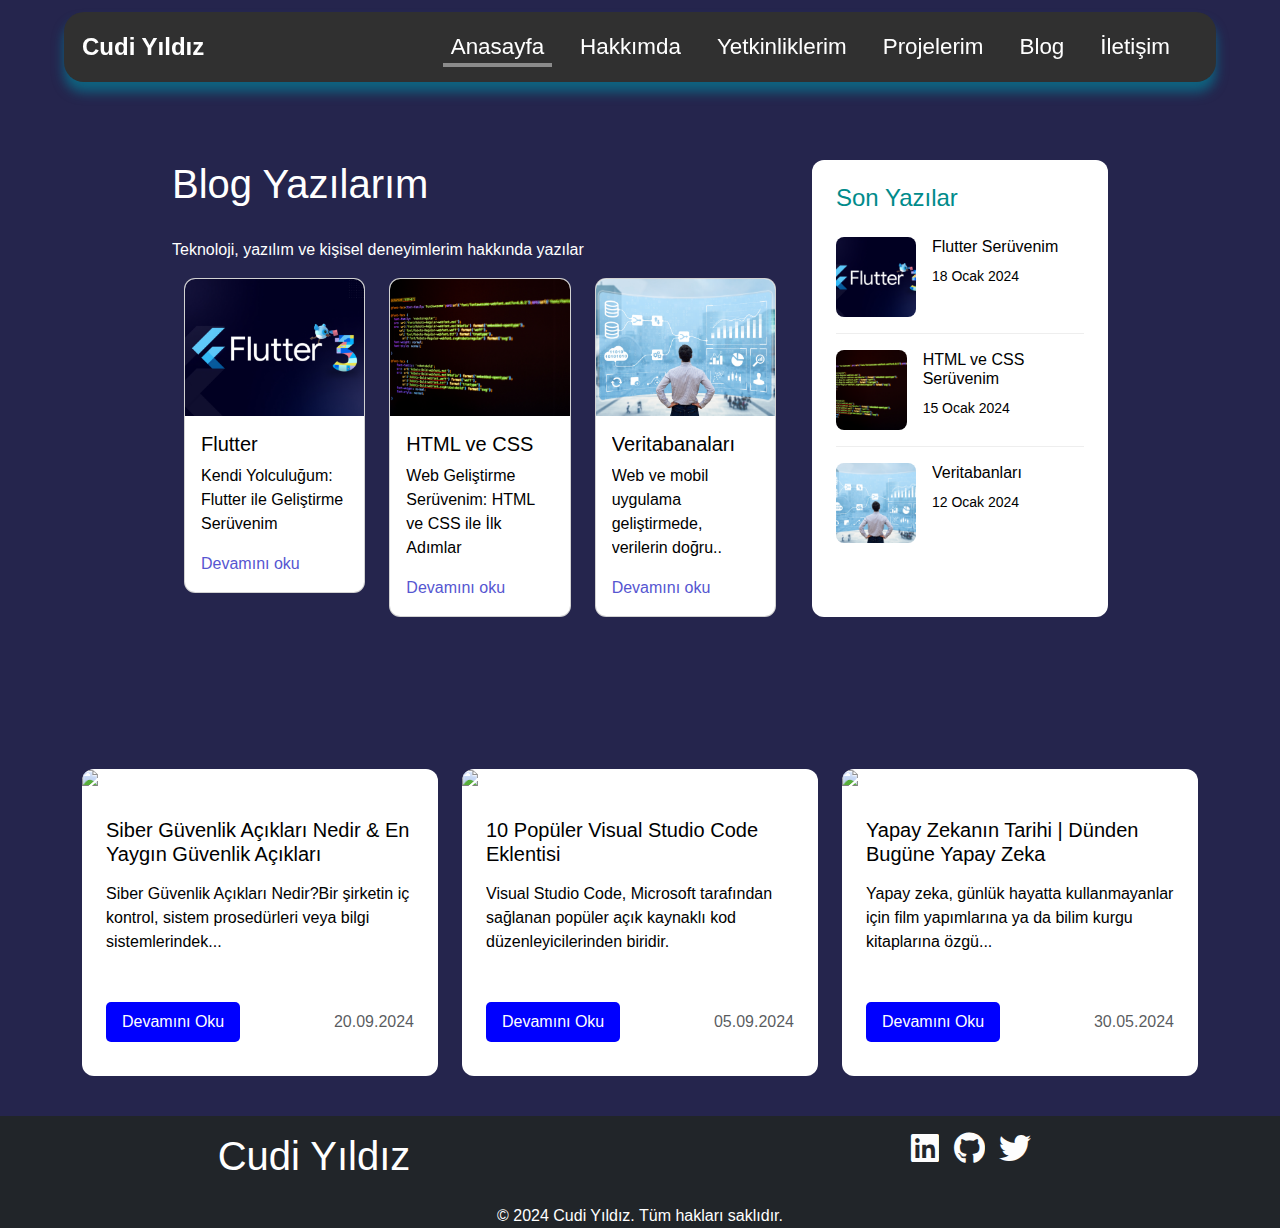
==== blog.html @ c93840c6 "Proje Yüklendi" ====
<!DOCTYPE html>
<html lang="en">
<head>
    <meta charset="UTF-8">
    <meta name="viewport" content="width=device-width, initial-scale=1.0">
    <title>Cudi Yıldız</title>
    <link href="https://cdn.jsdelivr.net/npm/bootstrap@5.1.3/dist/css/bootstrap.min.css" rel="stylesheet">
    <link rel="stylesheet" href="https://cdnjs.cloudflare.com/ajax/libs/font-awesome/6.0.0-beta3/css/all.min.css">
    <link rel="stylesheet" href="style.css">
    <link rel="icon" href="image/logo.png" type="image/x-icon">
</head>
<body>
    <nav class="navbar navbar-expand-lg fixed-top custom-navbar">
        <div class="container">
            <a class="navbar-brand" href="#">Cudi Yıldız</a>
            <button class="navbar-toggler" type="button" data-bs-toggle="collapse" data-bs-target="#navbarNav">
                <i class="fa-solid fa-bars" style="color: aliceblue;"></i>
            </button>
            <div class="collapse navbar-collapse justify-content-evenly" id="navbarNav">
                <ul class="navbar-nav ms-auto">
                    <li class="nav-item"><a class="nav-link active" href="index.html#hero">Anasayfa</a></li>
                    <li class="nav-item"><a class="nav-link" href="index.html#about">Hakkımda</a></li>
                    <li class="nav-item"><a class="nav-link" href="index.html#yetkinliklerim">Yetkinliklerim</a></li>
                    <li class="nav-item"><a class="nav-link" href="index.html#packages">Projelerim</a></li>
                    <li class="nav-item"><a class="nav-link" href="blog.html">Blog</a></li>
                    <li class="nav-item"><a class="nav-link" href="iletisim.html">İletişim</a></li>
                </ul>
            </div>
        </div>
    </nav>
    <section class="blog-header-section">
        <div class="container">
            <div class="row">
                <!-- Main Title -->
                <div class="col-lg-8">
                    <h1 class="main-title">Blog Yazılarım</h1>
                    <p>Teknoloji, yazılım ve kişisel deneyimlerim hakkında yazılar</p>
                    <div class="container">
                        <div class="row">
                            <div class="col-lg-4">
                                <div class="card project-card" data-id="1">
                                    <img src="image/flutter.png" alt="" class="card-img-top">
                                    <div class="card-body">
                                        <h5 class="card-title">Flutter</h5>
                                        <p class="card-text">Kendi Yolculuğum: Flutter ile Geliştirme Serüvenim</p>
                                        <a class="link" href="detay.html?id=1">Devamını oku</a>
                                    </div>
                                </div>
                            </div>
                            <div class="col-lg-4">
                                <div class="card project-card" data-id="2">
                                    <img src="image/html.png" alt="" class="card-img-top">
                                    <div class="card-body">
                                        <h5 class="card-title">HTML ve CSS</h5>
                                        <p class="card-text">Web Geliştirme Serüvenim: HTML ve CSS ile İlk Adımlar</p>
                                        <a class="link" href="#">Devamını oku</a>
                                    </div>
                                </div>
                            </div>
                            <div class="col-lg-4">
                                <div class="card project-card" data-id="2">
                                    <img src="image/veritabanı.png" alt="" class="card-img-top">
                                    <div class="card-body">
                                        <h5 class="card-title">Veritabanaları</h5>
                                        <p class="card-text">Web ve mobil uygulama geliştirmede, verilerin doğru..</p>
                                        <a class="link" href="#">Devamını oku</a>
                                    </div>
                                </div>
                            </div>
                        </div>
                    </div>
                </div>
                <!-- Latest Posts -->
                <div class="col-lg-4">
                    <div class="latest-posts">
                        <h3 class="latest-posts-title">Son Yazılar</h3>
                        <!-- Latest Post Item 1 -->
                        <div class="latest-post-item">
                            <img src="image/flutter.png" alt="Latest Post" class="latest-post-img">
                            <div class="latest-post-content">
                                <h4>Flutter Serüvenim</h4>
                                <span class="latest-post-date">18 Ocak 2024</span>
                            </div>
                        </div>
                        <!-- Latest Post Item 2 -->
                        <div class="latest-post-item">
                            <img src="image/html.png" alt="Latest Post" class="latest-post-img">
                            <div class="latest-post-content">
                                <h4>HTML ve CSS Serüvenim</h4>
                                <span class="latest-post-date">15 Ocak 2024</span>
                            </div>
                        </div>
                        <!-- Latest Post Item 3 -->
                        <div class="latest-post-item">
                            <img src="image/veritabanı.png" alt="Latest Post" class="latest-post-img">
                            <div class="latest-post-content">
                                <h4>Veritabanları</h4>
                                <span class="latest-post-date">12 Ocak 2024</span>
                            </div>
                        </div>
                    </div>
                </div>
            </div>
        </div>
    </section>

    <!-- Blog Cards Section -->
    <section class="blog-cards-section">
        <div class="container">
            <div class="row">
                <!-- Blog Card 1 -->
                <div class="col-lg-4 col-md-6 blog-container">
                    <article class="blog-card">
                        <img src="https://coderspace-storage-prod.s3.eu-central-1.amazonaws.com/media/cache/11/e2/11e2a4cc526e96263ad2b05739054c22.webp" alt="Blog Post" class="blog-image">
                        <div class="blog-content">
                            <h2 class="blog-title">Siber Güvenlik Açıkları Nedir & En Yaygın Güvenlik Açıkları</h2>
                            <p class="blog-excerpt">Siber Güvenlik Açıkları Nedir?Bir şirketin iç kontrol, sistem prosedürleri veya bilgi sistemlerindek...</p>
                        </div>
                        <div class="blog-footer">
                            <a href="https://coderspace.io/blog/siber-guvenlik-aciklari-nedir/" class="read-more">Devamını Oku</a>
                            <span class="text-muted">20.09.2024</span>
                        </div>
                    </article>
                </div>

                <!-- Blog Card 2 -->
                <div class="col-lg-4 col-md-6 blog-container">
                    <article class="blog-card">
                        <img src="https://coderspace-storage-prod.s3.eu-central-1.amazonaws.com/media/cache/7e/8b/7e8b43fa7a84b21733feb73ef9439cb6.webp" alt="Blog Post" class="blog-image">
                        <div class="blog-content">
                            <h2 class="blog-title">10 Popüler Visual Studio Code Eklentisi</h2>
                            <p class="blog-excerpt">Visual Studio Code, Microsoft tarafından sağlanan popüler açık kaynaklı kod düzenleyicilerinden biridir.</p>
                        </div>
                        <div class="blog-footer ">
                            <a href="https://coderspace.io/blog/10-populer-visual-studio-code-eklentisi/" class="read-more">Devamını Oku</a>
                            <span class="text-muted">05.09.2024</span>
                        </div>
                    </article>
                </div>

                <!-- Blog Card 3 -->
                <div class="col-lg-4 col-md-6 blog-container">
                    <article class="blog-card">
                        <img src="https://coderspace-storage-prod.s3.eu-central-1.amazonaws.com/media/cache/2a/e7/2ae7a80baad9f787dbe412de47c2fc55.webp" alt="Blog Post" class="blog-image">
                        <div class="blog-content">
                            <h2 class="blog-title">Yapay Zekanın Tarihi | Dünden Bugüne Yapay Zeka</h2>
                            <p class="blog-excerpt">Yapay zeka, günlük hayatta kullanmayanlar için film yapımlarına ya da bilim kurgu kitaplarına özgü...</p>
                        </div>
                        <div class="blog-footer">
                            <a href="https://coderspace.io/blog/yapay-zekanin-tarihi-dunden-bugune-yapay-zeka/" class="read-more">Devamını Oku</a>
                            <span class="text-muted">30.05.2024</span>
                        </div>
                    </article>
                </div>
            </div>
        </div>
    </section>
    <footer class="bg-dark text-center pt-3">
        <div class="row mb-3">
            <div class="col-6 text-center">
                <h1>Cudi Yıldız</h1>
            </div>
            <div class="col-6">
                <div class="social-icons">
                    <a href="#"><i class="fab fa-linkedin fa-2x social-links"></i></a>
                    <a href="#"><i class="fab fa-github fa-2x social-links" ></i></a>
                    <a href="#"><i class="fab fa-twitter fa-2x social-links"></i></a>
                </div> 
            </div>
        </div>
            <p style="margin: 0; padding: 0;">&copy; 2024 Cudi Yıldız. Tüm hakları saklıdır.</p>
    </footer>

    <script src="https://cdn.jsdelivr.net/npm/bootstrap@5.1.3/dist/js/bootstrap.bundle.min.js"></script>
    <script src="script.js"></script>
</body>
</html>
---- style.css ----
*{
    margin: 0;
    padding: 0;
    overflow-x: hidden;
}
ul {
    list-style-type: disc !important; /* Varsayılan işaret türünü ayarlar */
    padding-left: 20px;   /* Liste işaretleri için boşluk bırakır */
}
:root{
    --arka-plan: #25254d;
}
body {
    background-color: var(--arka-plan);
    color: #fff;
    font-family: 'Arial', sans-serif;
}

/*Navbar Start*/
.navbar-expand-lg{
    background-color: #303030;
}
.custom-navbar {
    z-index: 1030; 
    width: 90%;
    margin-top: 12px; 
    border-radius: 20px;
    left: 50%;
    transform: translateX(-50%);
    padding: 10px 5px;
    box-shadow: 0 10px 12px rgba(9, 115, 141, 0.8);
}
.navbar-brand {
    font-size: 1.5rem;
    color: #ffffff;
    font-weight: bold;
}
.navbar-brand:hover{
    color: #5ce1e6;
}
.navbar-nav .nav-item .nav-link {
    font-size: 1.4rem;
    margin-right: 20px;
    color: #ffffff;
    font-weight: 500;
    position: relative;
}

.navbar-nav .nav-link:hover {
    color: #5ce1e6;
}

.navbar-toggler {
    outline: none !important;
    box-shadow: none !important;
}

.navbar-nav .nav-item .nav-link.active::after {
    content: "";
    position: absolute;
    bottom: 5px;
    left: 0;
    width: 100%;
    height: 4px; 
    background-color: #8b8b8b; 
}
/*Navbar End*/
.section {
    padding: 60px 0;
}
.hero {
    padding-top: 60px;
    background: linear-gradient(90deg, #7a3cf4, #5ce1e6); /* Gradyan renkleri */
    height: 100vh;
    display: flex;
    align-items: center;
}
/*Section Hakkımda Start*/
.hakkimda{
    margin-bottom: 4rem;
    width: 50vh;
    display: inline-block;
    padding: 0;
}
.text-container {
    max-width: 600px;
}
#projectCarousel{
    padding: 5rem;
}
.description {
    max-width: 600px;
}
.resim{
    display: flex;
    justify-content: center;
    align-items: center;
    text-align: center;
}
.resim img{
    vertical-align: middle;
    max-width: 90%;
    max-height: 90%;
    border-radius: 2rem;
}
/*Section Hakkımda End*/
.card{
    border-radius: 0.7rem;
}

/*Section Yetkinliklerim Start*/
.contact-form input, .contact-form textarea {
    background-color: #1f4287;
    border: none;
    color: #fff;
}
.progress {
    height: 35px;
    background-color: #e0e0e0;
    border-radius: 15px;
    overflow: hidden;
}

.progress-bar {
    font-weight: bold;
    font-size: 1rem;
    display: flex;
    align-items: center;
    justify-content: center;
    width: 0;
    transition: width 4s;
    background-color: #1f4287;
}
.yetkinlik-img {
    height: 50vh;
    border-radius: 1rem;
}
.carousel-item{
    height: 50%;
}
.html-skill {
    width: 95%;
    background-color: #ff5733; /* HTML için özel renk */
}

.css-skill {
    width: 75%;
    background-color: #3498db; /* CSS için özel renk */
}

.javascript-skill {
    width: 60%;
    background-color: #f1c40f; /* JavaScript için özel renk */
}

.flutter-skill {
    width: 70%;
    background-color: #6c5ce7; /* Flutter için özel renk */
}

.canva-skill {
    width: 90%;
    background-color: #00b894; /* Canva için özel renk */
}

.python-skill {
    width: 50%;
    background-color: #636e72; /* Python için özel renk */
}
/*Section Yetkinliklerim Start*/
/*Section Projelerim Start*/
.card-title, .card-text, .github {
    color: #000000;
}
.link {
    position: relative;
    z-index: 1100;
    text-decoration: none;
    color: #5656d1;
}
.proje-container{
    height: auto;
}
.proje-yazi{
    font-size: 1.1rem;
}
.project-detail{
    padding-top: 5rem;
}
@media (max-width: 991px) and (min-width: 832px) {
    #col-card {
        width: 500px;
    }
   .carousel-inner .row-icerik{
        justify-content: center !important;
    }
}
/*Section Projelerim End*/

.carousel-inner img {
    max-height: 50vh;
    object-fit: contain;
}
.btn-custom {
    background-color: #000000;
    color: #fff;
    border-radius: 50px;
    width: 20vh;
}
@media (max-width: 991px) {
   .card-bosluk{
    padding-top: 2rem;
   }
}
@media (max-width: 768px) {
    .hero {
        padding-top: 120px; /* Mobil görünüm için */
    }
    .display-1 {
        font-size: calc(1.625rem + 4.5vw);
        font-weight: 300;
        line-height: 1.2;
        font-size: 2rem;
    }
    .row {
        flex-direction: column;
    }
    .container{
        display: inline; 
    }
    .container1{
        display: inline;
        padding: 3rem;
    }
    .yetkinlik-img{
        height: 40vh;
        border-radius: 1rem;
    }
    .text-container,
    .resim{
        max-width: 100%;
        margin-bottom: 20px;
    }
    .resim img {
        max-width: 90%;
    }
    .yetkinlik{
        width: auto;
        margin-left: 20px;
        margin-right: 20px;
    }
    /*İletişim responsive tasarım*/
    .contact-form input,
    .contact-form textarea {
        font-size: 14px;
    }

    .contact-form button {
        font-size: 14px;
    }
    
    .container-iletisim{
        margin-left: 2rem;
        margin-right: 2rem;
    }
    .blog-header-section {
        padding: 60px 0 20px 0;
    }
    
    .latest-posts {
        margin-bottom: 2rem;
    }

    .blog-card {
        margin-bottom: 20px;
    }
}
/*İletişim Css*/
.contact-section{
    margin-top: 10rem;
}
.contact-form {
    display: flex;
    flex-direction: column;
    gap: 15px;
    margin: 20px 0;
}

.contact-form label {
    font-weight: bold;
}

.contact-form input,
.contact-form textarea {
    padding: 10px;
    border: 1px solid #ddd;
    border-radius: 5px;
    font-size: 16px;
    width: 100%;
    box-sizing: border-box;
}

.contact-form button {
    padding: 10px;
    background-color: #007bff;
    color: white;
    border: none;
    border-radius: 5px;
    font-size: 16px;
    cursor: pointer;
    transition: background-color 0.3s;
}

.contact-form button:hover {
    background-color: #0056b3;
}
.container-iletisim{
    margin-left: 15rem;
    margin-right: 15rem;
}
/* Sosyal Medya Linkleri */
.social-links {
    text-align: center;
    padding-left: 10px;
    color: #fdfdfd;
}
.social-links:hover {
    color: #94b7dd;
}

/*Blog sayfası*/
.blog-header-section {
    padding-left: 10rem;
    padding-right: 10rem;
    padding-top: 10rem;
    padding-bottom: 7rem;
}

.main-title {
    color: #fff;
    margin-bottom: 30px;
}

/* Latest Posts Sidebar */
.latest-posts {
    background: #fff;
    border-radius: 12px;
    padding: 1.5rem;
    height: 100%;
}

.latest-posts-title {
    color: darkcyan;
    margin-bottom: 1.5rem;
    font-size: 1.5rem;
}

.latest-post-item {
    display: flex;
    gap: 1rem;
    margin-bottom: 1rem;
    padding-bottom: 1rem;
    border-bottom: 1px solid #eee;
}

.latest-post-item:last-child {
    border-bottom: none;
}

.latest-post-img {
    width: 80px;
    height: 80px;
    border-radius: 8px;
    object-fit: cover;
}

.latest-post-content h4 {
    color:black;
    font-size: 1rem;
    margin-bottom: 0.5rem;
}

.latest-post-date {
    color: black;
    font-size: 0.875rem;
}

/* Blog Cards Section */
.blog-cards-section {
    padding: 40px 0;
}
.blog-container{
    overflow-y: hidden;
}
.blog-card {
    background: #fff;
    border-radius: 12px;
    height: 100%;
    transition: transform 0.3s ease;
    margin-bottom: 10px;
}

.blog-card:hover {
    transform: translateY(-5px);
}

.blog-image {
    width: 100%;
    height: 200px;
    object-fit: cover;
}

.blog-content {
    padding: 1.5rem;
}

.blog-title {
    color: black;
    font-size: 1.25rem;
    margin-bottom: 1rem;
}

.blog-excerpt {
    color: black;
    margin-bottom: 1.5rem;
}
.img-flutter{
    border-radius: 2rem;
    height: auto;
}
.blog-footer {
    display: flex;
    justify-content: space-between;
    align-items: center;
    padding: 0 1.5rem 1.5rem;
}

.read-more {
    background-color: blue;
    color: #fff;
    padding: 0.5rem 1rem;
    border-radius: 5px;
    text-decoration: none;
    transition: opacity 0.3s;
}

.read-more:hover {
    opacity: 0.9;
    color: #fff;
}

@media (max-width: 768px) {
    .blog-header-section {
        padding: 60px 0 20px 0;
    }
    
    .latest-posts {
        margin-bottom: 1rem;
    }

    .blog-card {
        margin-bottom: 2rem;
    }
}
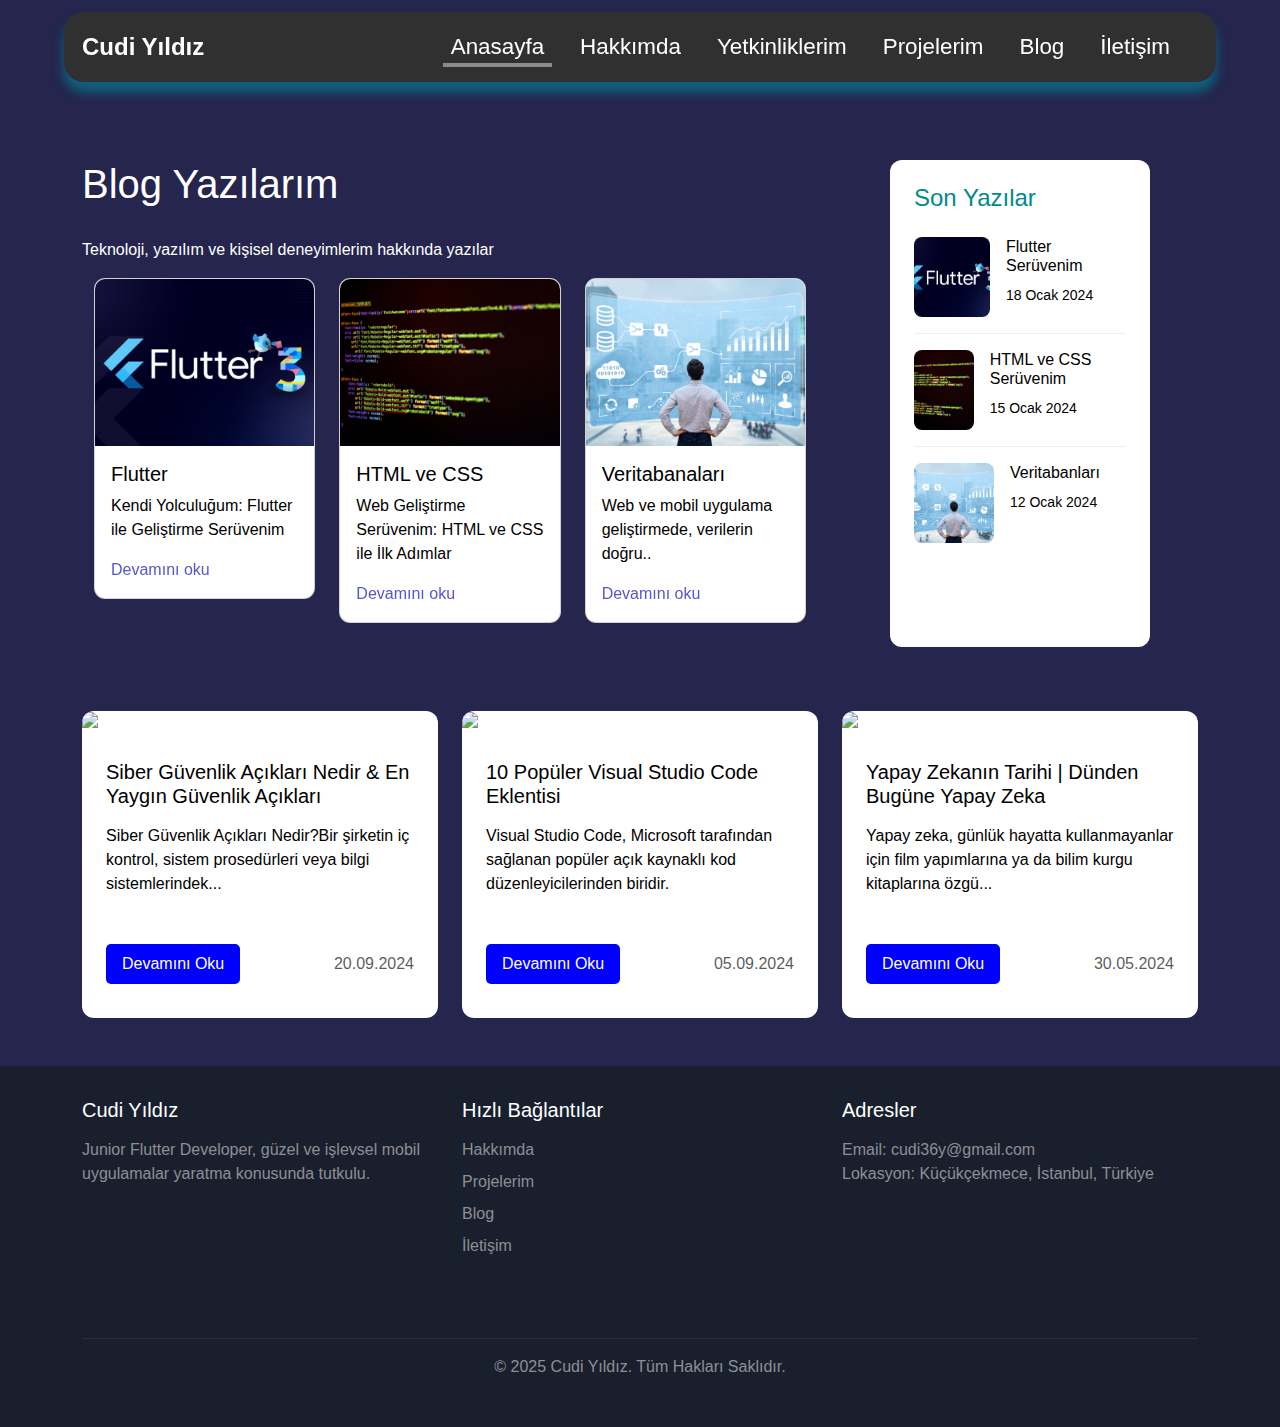
==== commit 4f2a879b: "proje responsive tasraımı yapıldı" ====
--- a/blog.html
+++ b/blog.html
@@ -37,7 +37,7 @@
                     <p>Teknoloji, yazılım ve kişisel deneyimlerim hakkında yazılar</p>
                     <div class="container">
                         <div class="row">
-                            <div class="col-lg-4">
+                            <div class="col-lg-4 mb-4">
                                 <div class="card project-card" data-id="1">
                                     <img src="image/flutter.png" alt="" class="card-img-top">
                                     <div class="card-body">
@@ -47,7 +47,7 @@
                                     </div>
                                 </div>
                             </div>
-                            <div class="col-lg-4">
+                            <div class="col-lg-4 mb-4">
                                 <div class="card project-card" data-id="2">
                                     <img src="image/html.png" alt="" class="card-img-top">
                                     <div class="card-body">
@@ -57,7 +57,7 @@
                                     </div>
                                 </div>
                             </div>
-                            <div class="col-lg-4">
+                            <div class="col-lg-4 mb-4">
                                 <div class="card project-card" data-id="2">
                                     <img src="image/veritabanı.png" alt="" class="card-img-top">
                                     <div class="card-body">
@@ -155,20 +155,32 @@
             </div>
         </div>
     </section>
-    <footer class="bg-dark text-center pt-3">
-        <div class="row mb-3">
-            <div class="col-6 text-center">
-                <h1>Cudi Yıldız</h1>
+    <footer class="footer">
+        <div class="container">
+            <div class="row">
+                <div class="col-md-4 mb-4">
+                    <h2>Cudi Yıldız</h2>
+                    <p>Junior Flutter Developer, güzel ve işlevsel mobil uygulamalar yaratma konusunda tutkulu.</p>
+                </div>
+                <div class="col-md-4 mb-4">
+                    <h2>Hızlı Bağlantılar</h2>
+                    <ul class="footer-links">
+                        <li><a href="#">Hakkımda</a></li>
+                        <li><a href="#">Projelerim</a></li>
+                        <li><a href="#">Blog</a></li>
+                        <li><a href="#">İletişim</a></li>
+                    </ul>
+                </div>
+                <div class="col-md-4 mb-4">
+                    <h2>Adresler</h2>
+                    <p>Email: cudi36y@gmail.com<br>
+                    Lokasyon: Küçükçekmece, İstanbul, Türkiye</p>
+                </div>
             </div>
-            <div class="col-6">
-                <div class="social-icons">
-                    <a href="#"><i class="fab fa-linkedin fa-2x social-links"></i></a>
-                    <a href="#"><i class="fab fa-github fa-2x social-links" ></i></a>
-                    <a href="#"><i class="fab fa-twitter fa-2x social-links"></i></a>
-                </div> 
+            <div class="text-center copyright">
+                <p>© 2025 Cudi Yıldız. Tüm Hakları Saklıdır.</p>
             </div>
         </div>
-            <p style="margin: 0; padding: 0;">&copy; 2024 Cudi Yıldız. Tüm hakları saklıdır.</p>
     </footer>
 
     <script src="https://cdn.jsdelivr.net/npm/bootstrap@5.1.3/dist/js/bootstrap.bundle.min.js"></script>
--- a/style.css
+++ b/style.css
@@ -2,6 +2,7 @@
     margin: 0;
     padding: 0;
     overflow-x: hidden;
+    font-family: Arial, Helvetica, sans-serif;
 }
 ul {
     list-style-type: disc !important; /* Varsayılan işaret türünü ayarlar */
@@ -120,7 +121,9 @@
     border-radius: 15px;
     overflow: hidden;
 }
-
+.yetkinlik{
+    padding: 0 20px;
+}
 .progress-bar {
     font-weight: bold;
     font-size: 1rem;
@@ -133,6 +136,7 @@
 }
 .yetkinlik-img {
     height: 50vh;
+    width: 90%;
     border-radius: 1rem;
 }
 .carousel-item{
@@ -140,37 +144,43 @@
 }
 .html-skill {
     width: 95%;
-    background-color: #ff5733; /* HTML için özel renk */
+    background-color: #ff5733; 
 }
 
 .css-skill {
     width: 75%;
-    background-color: #3498db; /* CSS için özel renk */
+    background-color: #3498db; 
 }
 
 .javascript-skill {
     width: 60%;
-    background-color: #f1c40f; /* JavaScript için özel renk */
+    background-color: #f1c40f; 
 }
 
 .flutter-skill {
     width: 70%;
-    background-color: #6c5ce7; /* Flutter için özel renk */
+    background-color: #6c5ce7;
 }
 
 .canva-skill {
     width: 90%;
-    background-color: #00b894; /* Canva için özel renk */
+    background-color: #00b894; 
 }
 
 .python-skill {
     width: 50%;
-    background-color: #636e72; /* Python için özel renk */
+    background-color: #636e72; 
+}
+#yetkinliklerim .container p{
+    padding-left: 20px;
 }
 /*Section Yetkinliklerim Start*/
 /*Section Projelerim Start*/
 .card-title, .card-text, .github {
     color: #000000;
+}
+.projeler{
+    padding:0 50px;
 }
 .link {
     position: relative;
@@ -276,76 +286,113 @@
     }
 }
 /*İletişim Css*/
-.contact-section{
-    margin-top: 10rem;
-}
-.contact-form {
-    display: flex;
-    flex-direction: column;
-    gap: 15px;
-    margin: 20px 0;
-}
-
-.contact-form label {
+.contact-section {
+    margin-top: 100px;
+    padding: 100px 50px;
+}
+
+.contact-section h2 {
+    font-weight: bold;
+    margin-bottom: 20px;
+}
+
+.contact-info {
+    list-style: none;
+    padding: 0;
+}
+
+.contact-info li {
+    font-size: 16px;
+    margin-bottom: 10px;
+    display: flex;
+    align-items: center;
+}
+
+.contact-info li i {
+    font-size: 20px;
+    margin-right: 10px;
+    color: #ffffff;
+}
+.contact-info li a{
+    text-decoration: none;
+    color: white;
+}
+.contact-form .form-label {
     font-weight: bold;
 }
 
 .contact-form input,
 .contact-form textarea {
-    padding: 10px;
     border: 1px solid #ddd;
     border-radius: 5px;
-    font-size: 16px;
+    padding: 10px;
     width: 100%;
-    box-sizing: border-box;
 }
 
 .contact-form button {
-    padding: 10px;
     background-color: #007bff;
     color: white;
     border: none;
+    padding: 10px 15px;
     border-radius: 5px;
-    font-size: 16px;
     cursor: pointer;
-    transition: background-color 0.3s;
+    transition: background-color 0.3s ease;
 }
 
 .contact-form button:hover {
     background-color: #0056b3;
 }
-.container-iletisim{
-    margin-left: 15rem;
-    margin-right: 15rem;
-}
-/* Sosyal Medya Linkleri */
-.social-links {
-    text-align: center;
-    padding-left: 10px;
-    color: #fdfdfd;
-}
-.social-links:hover {
-    color: #94b7dd;
-}
-
+/* footer start */
+.footer {
+    background-color: #1a1f2e;
+    color: #8d8f94;
+    padding: 2rem 0;
+}
+.footer h2 {
+    color: white;
+    font-size: 1.25rem;
+    margin-bottom: 1rem;
+}
+.footer-links {
+    list-style: none;
+    padding: 0;
+}
+.footer-links li {
+    margin-bottom: 0.5rem;
+}
+.footer-links a {
+    color: #8d8f94;
+    text-decoration: none;
+}
+.footer-links a:hover {
+    color: white;
+}
+.copyright {
+    margin-top: 2rem;
+    padding-top: 1rem;
+    border-top: 1px solid #2a2f3e;
+}
+/* footer end */
 /*Blog sayfası*/
 .blog-header-section {
-    padding-left: 10rem;
-    padding-right: 10rem;
     padding-top: 10rem;
-    padding-bottom: 7rem;
-}
-
+    padding-bottom: 1rem;
+    padding-left: 1rem;
+    padding-right: 1rem;
+}
 .main-title {
     color: #fff;
     margin-bottom: 30px;
 }
-
+.blog-cards-section{
+    padding: 3rem 1rem;
+}
 /* Latest Posts Sidebar */
 .latest-posts {
     background: #fff;
     border-radius: 12px;
     padding: 1.5rem;
+    margin: 0 3rem;
     height: 100%;
 }
 
@@ -386,9 +433,7 @@
 }
 
 /* Blog Cards Section */
-.blog-cards-section {
-    padding: 40px 0;
-}
+
 .blog-container{
     overflow-y: hidden;
 }
@@ -433,8 +478,17 @@
     justify-content: space-between;
     align-items: center;
     padding: 0 1.5rem 1.5rem;
-}
-
+} 
+.block-detail {
+    display: flex;
+    flex-direction: column;
+    align-items: start; /* Yatayda ortalama */
+    justify-content: center; /* Dikeyde ortalama */
+    padding: 20px;
+}
+.title{
+    margin-left: 60px;
+}
 .read-more {
     background-color: blue;
     color: #fff;
@@ -451,7 +505,7 @@
 
 @media (max-width: 768px) {
     .blog-header-section {
-        padding: 60px 0 20px 0;
+        padding-top: 8rem;
     }
     
     .latest-posts {
